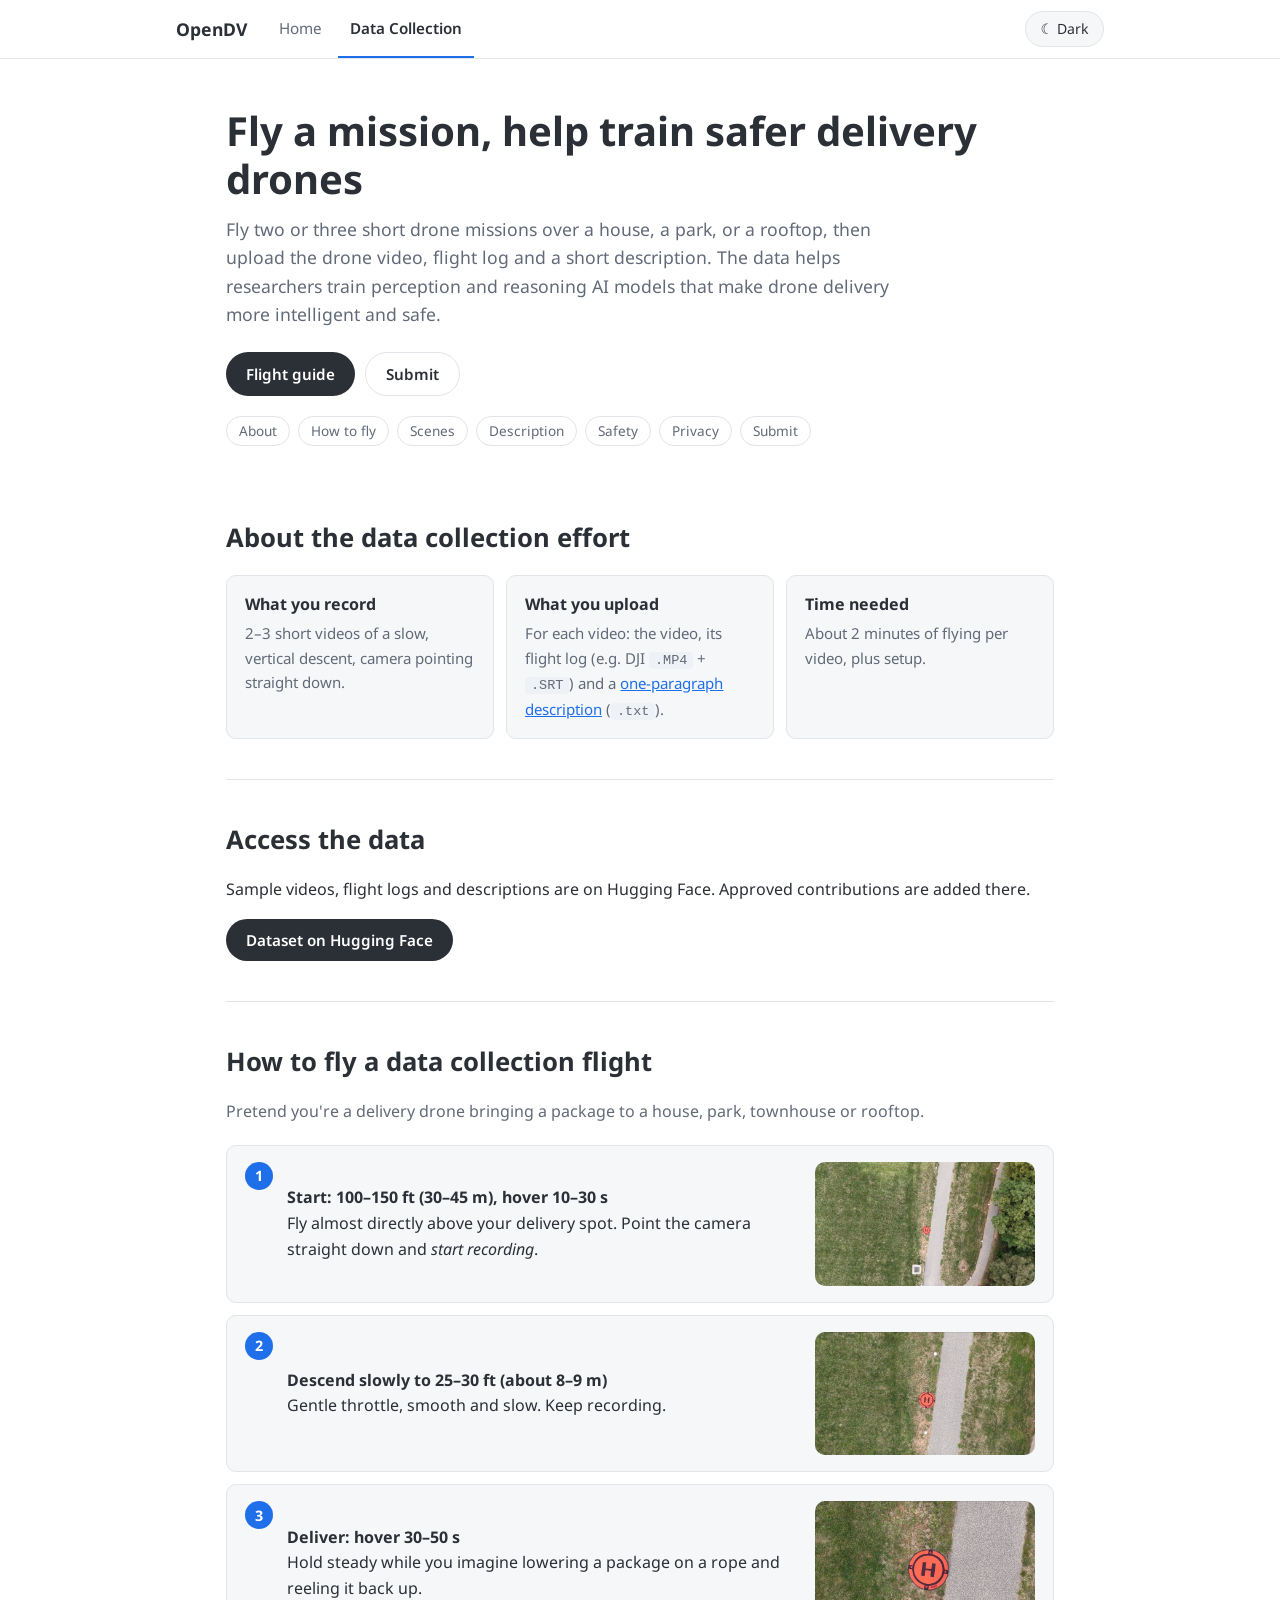
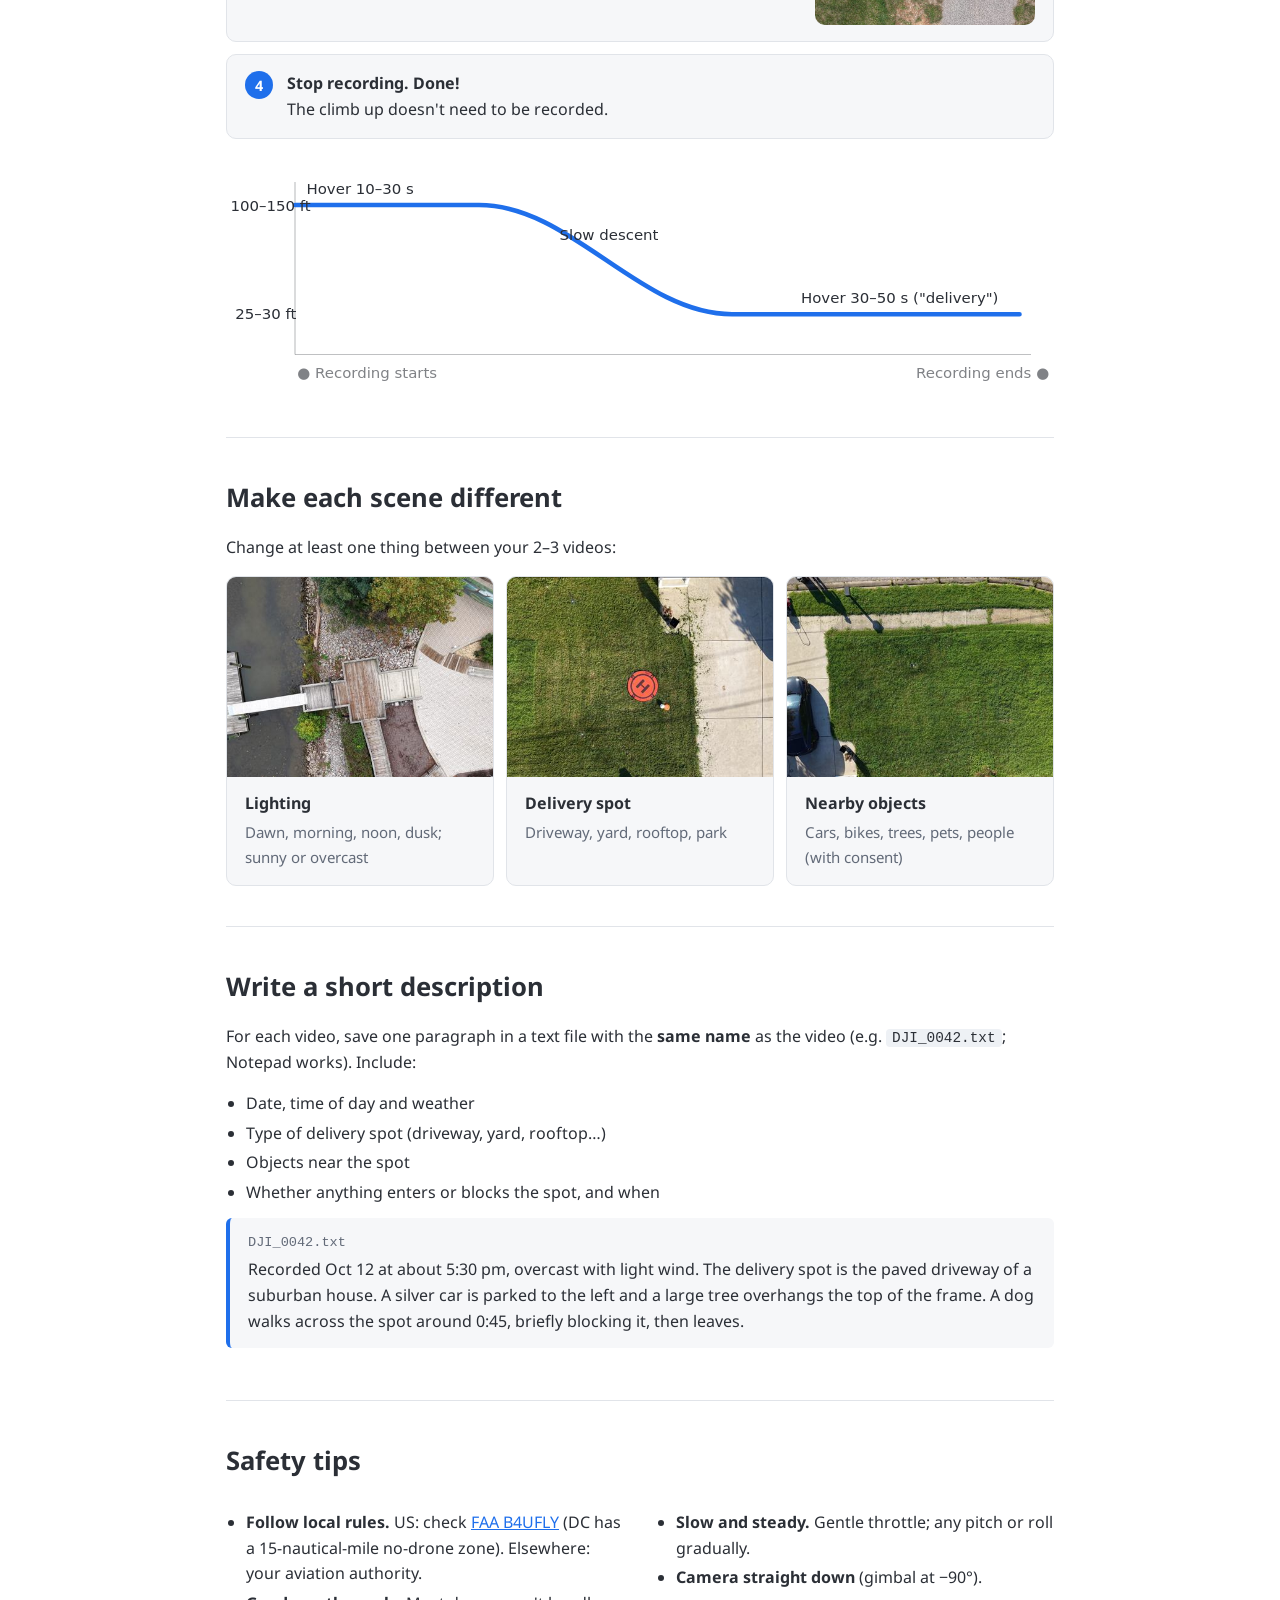
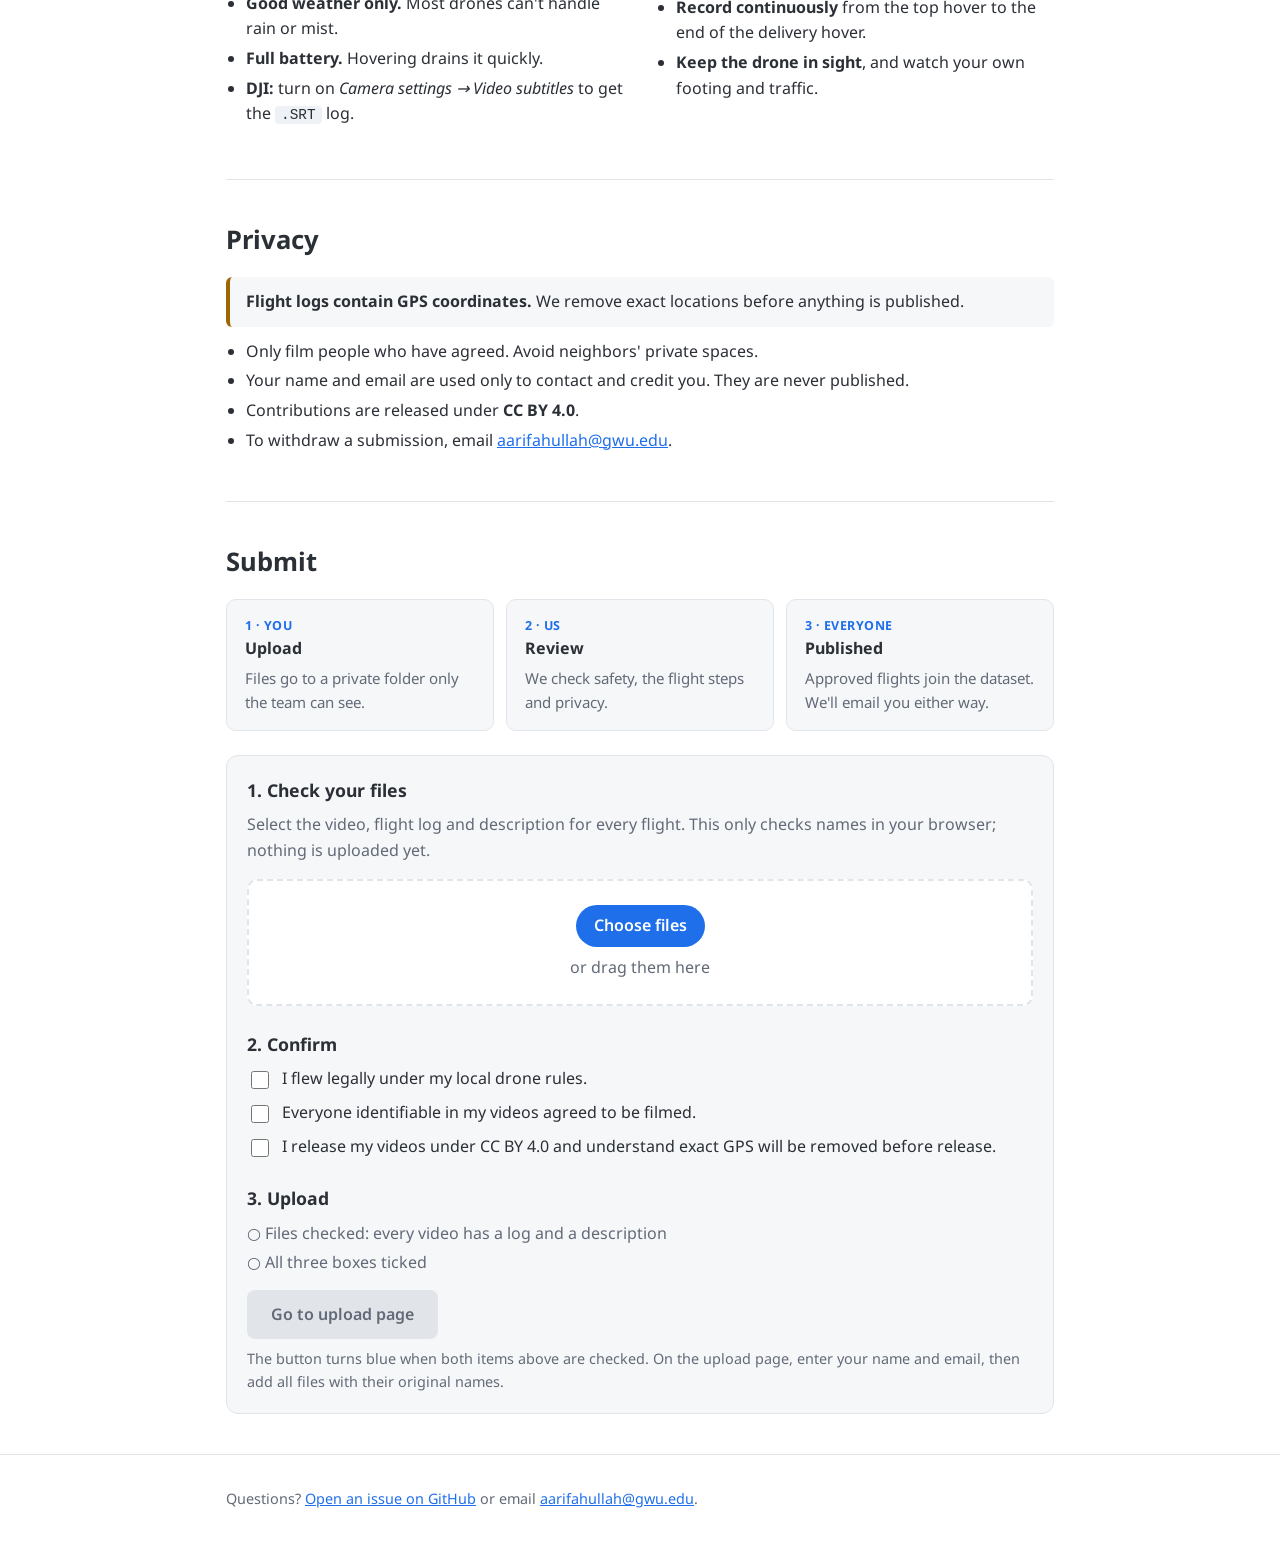
==== docs/collect.html @ e24f674c "Split site into OpenDV homepage and data collection page - New OpenVLA-style homepage with team, ove" ====
<!doctype html>
<html lang="en">
<head>
<meta charset="utf-8">
<meta name="viewport" content="width=device-width, initial-scale=1">
<title>Data Collection · OpenDV</title>
<meta name="description" content="Fly a short simulated drone delivery and contribute the video, flight log and description to OpenDV.">
<link rel="preconnect" href="https://fonts.googleapis.com">
<link rel="preconnect" href="https://fonts.gstatic.com" crossorigin>
<link href="https://fonts.googleapis.com/css2?family=Noto+Sans:wght@400;600;700&display=swap" rel="stylesheet">
<link rel="stylesheet" href="style.css">
<script>try { const t = localStorage.getItem("theme"); if (t) document.documentElement.dataset.theme = t; } catch (e) {}</script>
<style>
  .hero { padding: 48px 0 32px; }
  .hero h1 { font-size: clamp(1.8rem, 4.5vw, 2.5rem); line-height: 1.2; margin: 0 0 12px; }
  .hero p { color: var(--muted); font-size: 1.1rem; margin: 0; max-width: 680px; }
  .hero .pills { justify-content: flex-start; }
  .jump { display: flex; flex-wrap: wrap; gap: 8px; margin-top: 20px; }
  .jump a { font-size: .85rem; color: var(--muted); text-decoration: none; border: 1px solid var(--border);
    border-radius: 999px; padding: 3px 12px; }
  .jump a:hover { color: var(--text); border-color: var(--accent); }

  .steps { list-style: none; padding: 0; margin: 20px 0; display: grid; gap: 12px; counter-reset: s; }
  .steps li { background: var(--surface); border: 1px solid var(--border); border-radius: 10px;
    padding: 16px 18px 16px 60px; position: relative; counter-increment: s; }
  .steps li::before { content: counter(s); position: absolute; left: 18px; top: 16px; width: 28px; height: 28px;
    border-radius: 50%; background: var(--accent); color: #fff; font-weight: 700; display: grid; place-items: center; font-size: .9rem; }
  .steps strong { display: block; }
  .steps li.has-img { display: grid; grid-template-columns: 1fr 220px; gap: 16px; align-items: center; }
  @media (max-width: 620px) { .steps li.has-img { grid-template-columns: 1fr; } }
  .profile { width: 100%; height: auto; }

  .scene { padding: 0; overflow: hidden; }
  .scene .media { aspect-ratio: 4 / 3; border-radius: 0; }
  .scene .body { padding: 14px 18px 16px; }

  .example { border-left: 4px solid var(--accent); background: var(--surface); padding: 14px 18px; border-radius: 6px; margin: 12px 0; }
  .example .file { font-family: ui-monospace, monospace; font-size: .85rem; color: var(--muted); display: block; margin-bottom: 4px; }
  .note { border-left: 4px solid var(--warn); background: var(--surface); padding: 12px 16px; border-radius: 6px; margin: 12px 0; }
  .two { display: grid; grid-template-columns: repeat(auto-fit, minmax(300px, 1fr)); gap: 8px 32px; }

  .flow { display: grid; grid-template-columns: repeat(auto-fit, minmax(180px, 1fr)); gap: 12px; margin: 16px 0 24px; }
  .flow .n { font-size: .78rem; color: var(--accent); font-weight: 700; letter-spacing: .04em; text-transform: uppercase; }

  .panel { background: var(--surface); border: 1px solid var(--border); border-radius: 12px; padding: 20px; }
  .panel h3:first-child { margin-top: 0; }
  .drop { display: block; border: 2px dashed var(--border); border-radius: 10px; padding: 24px 16px; text-align: center;
    cursor: pointer; background: var(--bg); }
  .drop.over, .drop:hover { border-color: var(--accent); }
  .drop input { position: absolute; width: 1px; height: 1px; opacity: 0; }
  .drop:focus-within { outline: 3px solid var(--accent); outline-offset: 2px; }
  .drop .pick { display: inline-block; background: var(--accent); color: #fff; font-weight: 600;
    padding: 8px 18px; border-radius: 999px; margin-bottom: 8px; }
  table { width: 100%; border-collapse: collapse; margin-top: 14px; font-size: .9rem; }
  th, td { text-align: left; padding: 8px 6px; border-bottom: 1px solid var(--border); word-break: break-all; }
  .ok { color: var(--ok); font-weight: 600; } .bad { color: var(--bad); font-weight: 600; }
  label.check { display: flex; gap: 10px; align-items: flex-start; margin: 8px 0; }
  label.check input { margin-top: 5px; width: 18px; height: 18px; }
  .status { list-style: none; padding: 0; margin: 0 0 14px; }
  .status li { margin: 4px 0; color: var(--muted); }
  .status li::before { content: "○ "; }
  .status li.done { color: var(--ok); }
  .status li.done::before { content: "✓ "; }
  .upload { display: inline-block; background: var(--accent); color: #fff; padding: 12px 24px; border-radius: 8px;
    font-weight: 600; text-decoration: none; }
  .upload[aria-disabled="true"] { background: var(--border); color: var(--muted); pointer-events: none; }
</style>
</head>
<body>
<header class="topbar">
  <div class="wrap">
    <a class="brand" href="index.html">OpenDV</a>
    <a class="tab" href="index.html">Home</a>
    <a class="tab" href="collect.html" aria-current="page">Data Collection</a>
    <button class="theme-toggle" id="theme-toggle" type="button">◐ Theme</button>
  </div>
</header>

<main class="wrap narrow">
  <div class="hero">
    <h1>Fly a mission, help train safer delivery drones</h1>
    <p>Fly two or three short drone missions over a house, a park, or a rooftop, then upload the drone video, flight log and a short description. The data helps researchers train perception and reasoning AI models that make drone delivery more intelligent and safe.</p>
    <div class="pills">
      <a class="pill" href="#fly">Flight guide</a>
      <a class="pill outline" href="#submit">Submit</a>
    </div>
    <nav class="jump" aria-label="On this page">
      <a href="#about">About</a><a href="#fly">How to fly</a><a href="#diversity">Scenes</a>
      <a href="#describe">Description</a><a href="#safety">Safety</a><a href="#privacy">Privacy</a><a href="#submit">Submit</a>
    </nav>
  </div>

  <section id="about">
    <h2>About the data collection effort</h2>
    <div class="grid">
      <div class="card"><h4>What you record</h4><p>2–3 short videos of a slow, vertical descent, camera pointing straight down.</p></div>
      <div class="card"><h4>What you upload</h4><p>For each video: the video, its flight log (e.g. DJI <code>.MP4</code> + <code>.SRT</code>) and a <a href="#describe">one-paragraph description</a> (<code>.txt</code>).</p></div>
      <div class="card"><h4>Time needed</h4><p>About 2 minutes of flying per video, plus setup.</p></div>
    </div>
  </section>

  <section id="access">
    <h2>Access the data</h2>
    <p>Sample videos, flight logs and descriptions are on Hugging Face. Approved contributions are added there.</p>
    <a class="pill" data-link="dataset" href="#"><span class="label">Dataset on Hugging Face</span></a>
  </section>

  <section id="fly">
    <h2>How to fly a data collection flight</h2>
    <p class="muted">Pretend you're a delivery drone bringing a package to a house, park, townhouse or rooftop.</p>
    <ol class="steps">
      <li class="has-img"><div><strong>Start: 100–150 ft (30–45 m), hover 10–30 s</strong>
        Fly almost directly above your delivery spot. Point the camera straight down and <em>start recording</em>.</div>
        <div class="media"><img src="assets/step-1.jpg" alt="Top-down view from about 30 meters; the delivery spot is small in the frame"></div></li>
      <li class="has-img"><div><strong>Descend slowly to 25–30 ft (about 8–9 m)</strong>
        Gentle throttle, smooth and slow. Keep recording.</div>
        <div class="media"><img src="assets/step-2.jpg" alt="Mid-descent; the delivery spot grows larger in the frame"></div></li>
      <li class="has-img"><div><strong>Deliver: hover 30–50 s</strong>
        Hold steady while you imagine lowering a package on a rope and reeling it back up.</div>
        <div class="media"><img src="assets/step-3.jpg" alt="Close top-down view at delivery height"></div></li>
      <li><strong>Stop recording. Done!</strong>
        The climb up doesn't need to be recorded.</li>
    </ol>
    <svg class="profile" viewBox="0 0 720 200" role="img" aria-label="Flight profile: hover at 100 to 150 feet for 10 to 30 seconds, descend slowly, hover at 25 to 30 feet for 30 to 50 seconds">
      <line x1="60" y1="170" x2="700" y2="170" stroke="currentColor" stroke-opacity=".3"/>
      <line x1="60" y1="20" x2="60" y2="170" stroke="currentColor" stroke-opacity=".3"/>
      <path d="M60 40 H220 C300 40 360 135 440 135 H690" fill="none" stroke="var(--accent)" stroke-width="4" stroke-linecap="round"/>
      <g fill="currentColor" font-size="13" font-family="system-ui, sans-serif">
        <text x="70" y="30">Hover 10–30 s</text>
        <text x="290" y="70">Slow descent</text>
        <text x="500" y="125">Hover 30–50 s ("delivery")</text>
        <text x="4" y="45">100–150 ft</text>
        <text x="8" y="139">25–30 ft</text>
        <text x="62" y="190" fill-opacity=".6">● Recording starts</text>
        <text x="600" y="190" fill-opacity=".6">Recording ends ●</text>
      </g>
    </svg>
  </section>

  <section id="diversity">
    <h2>Make each scene different</h2>
    <p>Change at least one thing between your 2–3 videos:</p>
    <div class="grid" data-media-group>
      <div class="card scene"><div class="media"><img src="assets/scene-1.jpg" alt="Sample scene in midday light"></div>
        <div class="body"><h4>Lighting</h4><p>Dawn, morning, noon, dusk; sunny or overcast</p></div></div>
      <div class="card scene"><div class="media"><img src="assets/scene-2.jpg" alt="Sample scene with a different delivery spot"></div>
        <div class="body"><h4>Delivery spot</h4><p>Driveway, yard, rooftop, park</p></div></div>
      <div class="card scene"><div class="media"><img src="assets/scene-3.jpg" alt="Sample scene with objects near the delivery spot"></div>
        <div class="body"><h4>Nearby objects</h4><p>Cars, bikes, trees, pets, people (with consent)</p></div></div>
    </div>
  </section>

  <section id="describe">
    <h2>Write a short description</h2>
    <p>For each video, save one paragraph in a text file with the <strong>same name</strong> as the video (e.g. <code>DJI_0042.txt</code>; Notepad works). Include:</p>
    <ul class="tight">
      <li>Date, time of day and weather</li>
      <li>Type of delivery spot (driveway, yard, rooftop…)</li>
      <li>Objects near the spot</li>
      <li>Whether anything enters or blocks the spot, and when</li>
    </ul>
    <div class="example">
      <span class="file">DJI_0042.txt</span>
      Recorded Oct 12 at about 5:30 pm, overcast with light wind. The delivery spot is the paved driveway of a suburban house. A silver car is parked to the left and a large tree overhangs the top of the frame. A dog walks across the spot around 0:45, briefly blocking it, then leaves.
    </div>
  </section>

  <section id="safety">
    <h2>Safety tips</h2>
    <div class="two">
      <ul class="tight">
        <li><strong>Follow local rules.</strong> US: check <a href="https://www.faa.gov/uas/getting_started/b4ufly">FAA B4UFLY</a> (DC has a 15-nautical-mile no-drone zone). Elsewhere: your aviation authority.</li>
        <li><strong>Good weather only.</strong> Most drones can't handle rain or mist.</li>
        <li><strong>Full battery.</strong> Hovering drains it quickly.</li>
        <li><strong>DJI:</strong> turn on <em>Camera settings → Video subtitles</em> to get the <code>.SRT</code> log.</li>
      </ul>
      <ul class="tight">
        <li><strong>Slow and steady.</strong> Gentle throttle; any pitch or roll gradually.</li>
        <li><strong>Camera straight down</strong> (gimbal at −90°).</li>
        <li><strong>Record continuously</strong> from the top hover to the end of the delivery hover.</li>
        <li><strong>Keep the drone in sight</strong>, and watch your own footing and traffic.</li>
      </ul>
    </div>
  </section>

  <section id="privacy">
    <h2>Privacy</h2>
    <div class="note"><strong>Flight logs contain GPS coordinates.</strong> We remove exact locations before anything is published.</div>
    <ul class="tight">
      <li>Only film people who have agreed. Avoid neighbors' private spaces.</li>
      <li>Your name and email are used only to contact and credit you. They are never published.</li>
      <li>Contributions are released under <strong>CC BY 4.0</strong>.</li>
      <li>To withdraw a submission, email <a href="mailto:aarifahullah@gwu.edu">aarifahullah@gwu.edu</a>.</li>
    </ul>
  </section>

  <section id="submit">
    <h2>Submit</h2>
    <div class="flow">
      <div class="card"><div class="n">1 · You</div><h4>Upload</h4><p>Files go to a private folder only the team can see.</p></div>
      <div class="card"><div class="n">2 · Us</div><h4>Review</h4><p>We check safety, the flight steps and privacy.</p></div>
      <div class="card"><div class="n">3 · Everyone</div><h4>Published</h4><p>Approved flights join the dataset. We'll email you either way.</p></div>
    </div>

    <div class="panel">
      <h3>1. Check your files</h3>
      <p class="muted" style="margin-top:0">Select the video, flight log and description for every flight. This only checks names in your browser; nothing is uploaded yet.</p>
      <label class="drop" id="drop">
        <input type="file" id="files" multiple accept=".mp4,.mov,.srt,.txt">
        <span class="pick">Choose files</span><br>
        <span class="muted">or drag them here</span>
      </label>
      <div id="result" aria-live="polite"></div>

      <h3>2. Confirm</h3>
      <label class="check"><input type="checkbox" class="agree"> I flew legally under my local drone rules.</label>
      <label class="check"><input type="checkbox" class="agree"> Everyone identifiable in my videos agreed to be filmed.</label>
      <label class="check"><input type="checkbox" class="agree"> I release my videos under CC BY 4.0 and understand exact GPS will be removed before release.</label>

      <h3>3. Upload</h3>
      <ul class="status">
        <li id="st-files">Files checked: every video has a log and a description</li>
        <li id="st-boxes">All three boxes ticked</li>
      </ul>
      <a class="upload" id="upload" target="_blank" rel="noopener" aria-disabled="true">Go to upload page</a>
      <p class="muted" id="hint" style="font-size:.9rem;margin:8px 0 0">The button turns blue when both items above are checked. On the upload page, enter your name and email, then add all files with their original names.</p>
    </div>
  </section>
</main>

<footer>
  <div class="wrap narrow">Questions? <a data-link="github" href="#">Open an issue on GitHub</a> or email <a href="mailto:aarifahullah@gwu.edu">aarifahullah@gwu.edu</a>.</div>
</footer>

<script src="site.js"></script>
<script>
  const VIDEO = /\.(mp4|mov)$/i, LOG = /\.srt$/i, DESC = /\.txt$/i;
  const input = document.getElementById("files"), drop = document.getElementById("drop");
  const result = document.getElementById("result"), btn = document.getElementById("upload");
  const hint = document.getElementById("hint"), boxes = [...document.querySelectorAll(".agree")];
  let filesOk = false;

  const stem = n => n.replace(/\.[^.]+$/, "").toLowerCase();
  const esc = s => s.replace(/[&<>"]/g, c => ({ "&": "&amp;", "<": "&lt;", ">": "&gt;", '"': "&quot;" }[c]));
  const mb = b => (b / 1048576).toFixed(0) + " MB";
  const cell = (f, label) => f ? esc(f.name) : `<span class="bad">Missing ${label}</span>`;

  function check(list) {
    const files = [...list];
    const byStem = new Map();
    const other = [];
    for (const f of files) {
      const kind = VIDEO.test(f.name) ? "video" : LOG.test(f.name) ? "log" : DESC.test(f.name) ? "desc" : null;
      if (!kind) { other.push(f); continue; }
      const k = stem(f.name);
      if (!byStem.has(k)) byStem.set(k, {});
      byStem.get(k)[kind] = f;
    }

    let rows = "", problems = 0, videos = 0;
    for (const g of byStem.values()) {
      if (g.video) videos++;
      const ok = g.video && g.log && g.desc;
      if (!ok) problems++;
      rows += `<tr><td>${g.video ? `${esc(g.video.name)} <span class="muted">(${mb(g.video.size)})</span>` : cell(null, "video")}</td>
        <td>${cell(g.log, "log")}</td><td>${cell(g.desc, "description")}</td>
        <td class="${ok ? "ok" : "bad"}">${ok ? "✓" : "✗"}</td></tr>`;
    }

    let msg;
    if (!videos) { msg = `<p class="bad">No video files found.</p>`; problems++; }
    else if (problems) msg = `<p class="bad">${problems} flight(s) are missing a file. Each video needs a <code>.SRT</code> log and a <code>.txt</code> description with the same name.</p>`;
    else msg = `<p class="ok">All ${videos} flight(s) have a video, log and description.</p>`;
    if (other.length) msg += `<p class="muted">Ignored: ${other.map(f => esc(f.name)).join(", ")}</p>`;

    result.innerHTML = msg + (rows ? `<table><thead><tr><th>Video</th><th>Flight log</th><th>Description</th><th></th></tr></thead><tbody>${rows}</tbody></table>` : "");
    filesOk = problems === 0;
    update();
  }

  function update() {
    const boxesOk = boxes.every(b => b.checked);
    document.getElementById("st-files").classList.toggle("done", filesOk);
    document.getElementById("st-boxes").classList.toggle("done", boxesOk);
    const ready = filesOk && boxesOk && !!LINKS.upload;
    btn.setAttribute("aria-disabled", String(!ready));
    if (ready) btn.href = LINKS.upload; else btn.removeAttribute("href");
    if (filesOk && boxesOk && !LINKS.upload) hint.textContent = "The upload link isn't available yet. Please check back soon.";
  }

  input.addEventListener("change", () => check(input.files));
  boxes.forEach(b => b.addEventListener("change", update));
  ["dragenter", "dragover"].forEach(e => drop.addEventListener(e, ev => { ev.preventDefault(); drop.classList.add("over"); }));
  ["dragleave", "drop"].forEach(e => drop.addEventListener(e, ev => { ev.preventDefault(); drop.classList.remove("over"); }));
  drop.addEventListener("drop", ev => check(ev.dataTransfer.files));
</script>
</body>
</html>
---- docs/style.css ----
/* Shared styles for the OpenDV site (home + data collection). */
:root {
  --bg: #ffffff; --surface: #f6f7f9; --text: #2b2f36; --muted: #626a78;
  --border: #e1e4e9; --accent: #1f6feb; --pill: #2b2f36; --pill-text: #ffffff;
  --ok: #1a7f37; --warn: #9a6700; --bad: #cf222e; --code: #eef1f5;
}
@media (prefers-color-scheme: dark) {
  :root:not([data-theme="light"]) {
    --bg: #0f1216; --surface: #171b21; --text: #e6e9ee; --muted: #9aa3b2;
    --border: #2a313b; --accent: #4c8dff; --pill: #e6e9ee; --pill-text: #0f1216;
    --ok: #3fb950; --warn: #d29922; --bad: #f85149; --code: #212730;
  }
}
:root[data-theme="dark"] {
  --bg: #0f1216; --surface: #171b21; --text: #e6e9ee; --muted: #9aa3b2;
  --border: #2a313b; --accent: #4c8dff; --pill: #e6e9ee; --pill-text: #0f1216;
  --ok: #3fb950; --warn: #d29922; --bad: #f85149; --code: #212730;
}

* { box-sizing: border-box; }
body { margin: 0; background: var(--bg); color: var(--text);
  font: 16px/1.6 "Noto Sans", system-ui, -apple-system, "Segoe UI", Roboto, sans-serif; }
a { color: var(--accent); }
.wrap { max-width: 960px; margin: 0 auto; padding: 0 16px; }
.wrap.narrow { max-width: 860px; }
.muted { color: var(--muted); }
code { background: var(--code); padding: 1px 6px; border-radius: 4px; font-size: .9em; }
:focus-visible { outline: 3px solid var(--accent); outline-offset: 2px; }

/* Top bar with tabs */
.topbar { border-bottom: 1px solid var(--border); position: sticky; top: 0; background: var(--bg); z-index: 10; }
.topbar .wrap { display: flex; align-items: center; gap: 4px; min-height: 56px; flex-wrap: wrap; }
.brand { font-weight: 700; font-size: 1.1rem; color: var(--text); text-decoration: none; margin-right: 16px; }
.tab { color: var(--muted); text-decoration: none; padding: 16px 12px; border-bottom: 2px solid transparent; font-size: .95rem; }
.tab:hover { color: var(--text); }
.tab[aria-current="page"] { color: var(--text); border-bottom-color: var(--accent); font-weight: 600; }
.theme-toggle { margin-left: auto; background: var(--surface); color: var(--text); border: 1px solid var(--border);
  border-radius: 999px; padding: 6px 14px; font: inherit; font-size: .88rem; cursor: pointer; }
.theme-toggle:hover { border-color: var(--accent); }

/* Pill buttons (OpenVLA-style link row) */
.pills { display: flex; gap: 10px; flex-wrap: wrap; justify-content: center; margin: 24px 0 8px; }
.pill { display: inline-flex; align-items: center; gap: 8px; background: var(--pill); color: var(--pill-text);
  padding: 9px 20px; border-radius: 999px; text-decoration: none; font-weight: 600; font-size: .95rem; border: 0; }
.pill svg { width: 18px; height: 18px; }
.pill.soon, .pill[aria-disabled="true"] { opacity: .45; pointer-events: none; }
.pill.outline { background: transparent; color: var(--text); border: 1px solid var(--border); }

/* Sections */
section { padding: 40px 0; scroll-margin-top: 56px; }
section + section { border-top: 1px solid var(--border); }
h2 { font-size: 1.6rem; margin: 0 0 16px; }
.center { text-align: center; }
h3 { font-size: 1.1rem; margin: 24px 0 8px; }
.grid { display: grid; grid-template-columns: repeat(auto-fit, minmax(230px, 1fr)); gap: 12px; }
.card { background: var(--surface); border: 1px solid var(--border); border-radius: 10px; padding: 16px 18px; }
.card h4 { margin: 0 0 4px; font-size: 1rem; }
.card p { margin: 0; color: var(--muted); font-size: .94rem; }
ul.tight { padding-left: 20px; margin: 8px 0; }
ul.tight li { margin: 4px 0; }

/* Media; missing files are hidden or shown as "coming soon" by site.js */
.media { position: relative; border-radius: 10px; overflow: hidden; background: var(--code); aspect-ratio: 16 / 9; }
.media img, .media video { width: 100%; height: 100%; object-fit: cover; display: block; }
.media.soon img, .media.soon video { visibility: hidden; }
.media.soon::after { content: "Video coming soon"; position: absolute; inset: 0; display: grid; place-items: center;
  color: var(--muted); font-size: .9rem; }
figure { margin: 0; }
figcaption { color: var(--muted); font-size: .9rem; margin-top: 8px; }

footer { padding: 32px 0 48px; color: var(--muted); font-size: .9rem; border-top: 1px solid var(--border); }
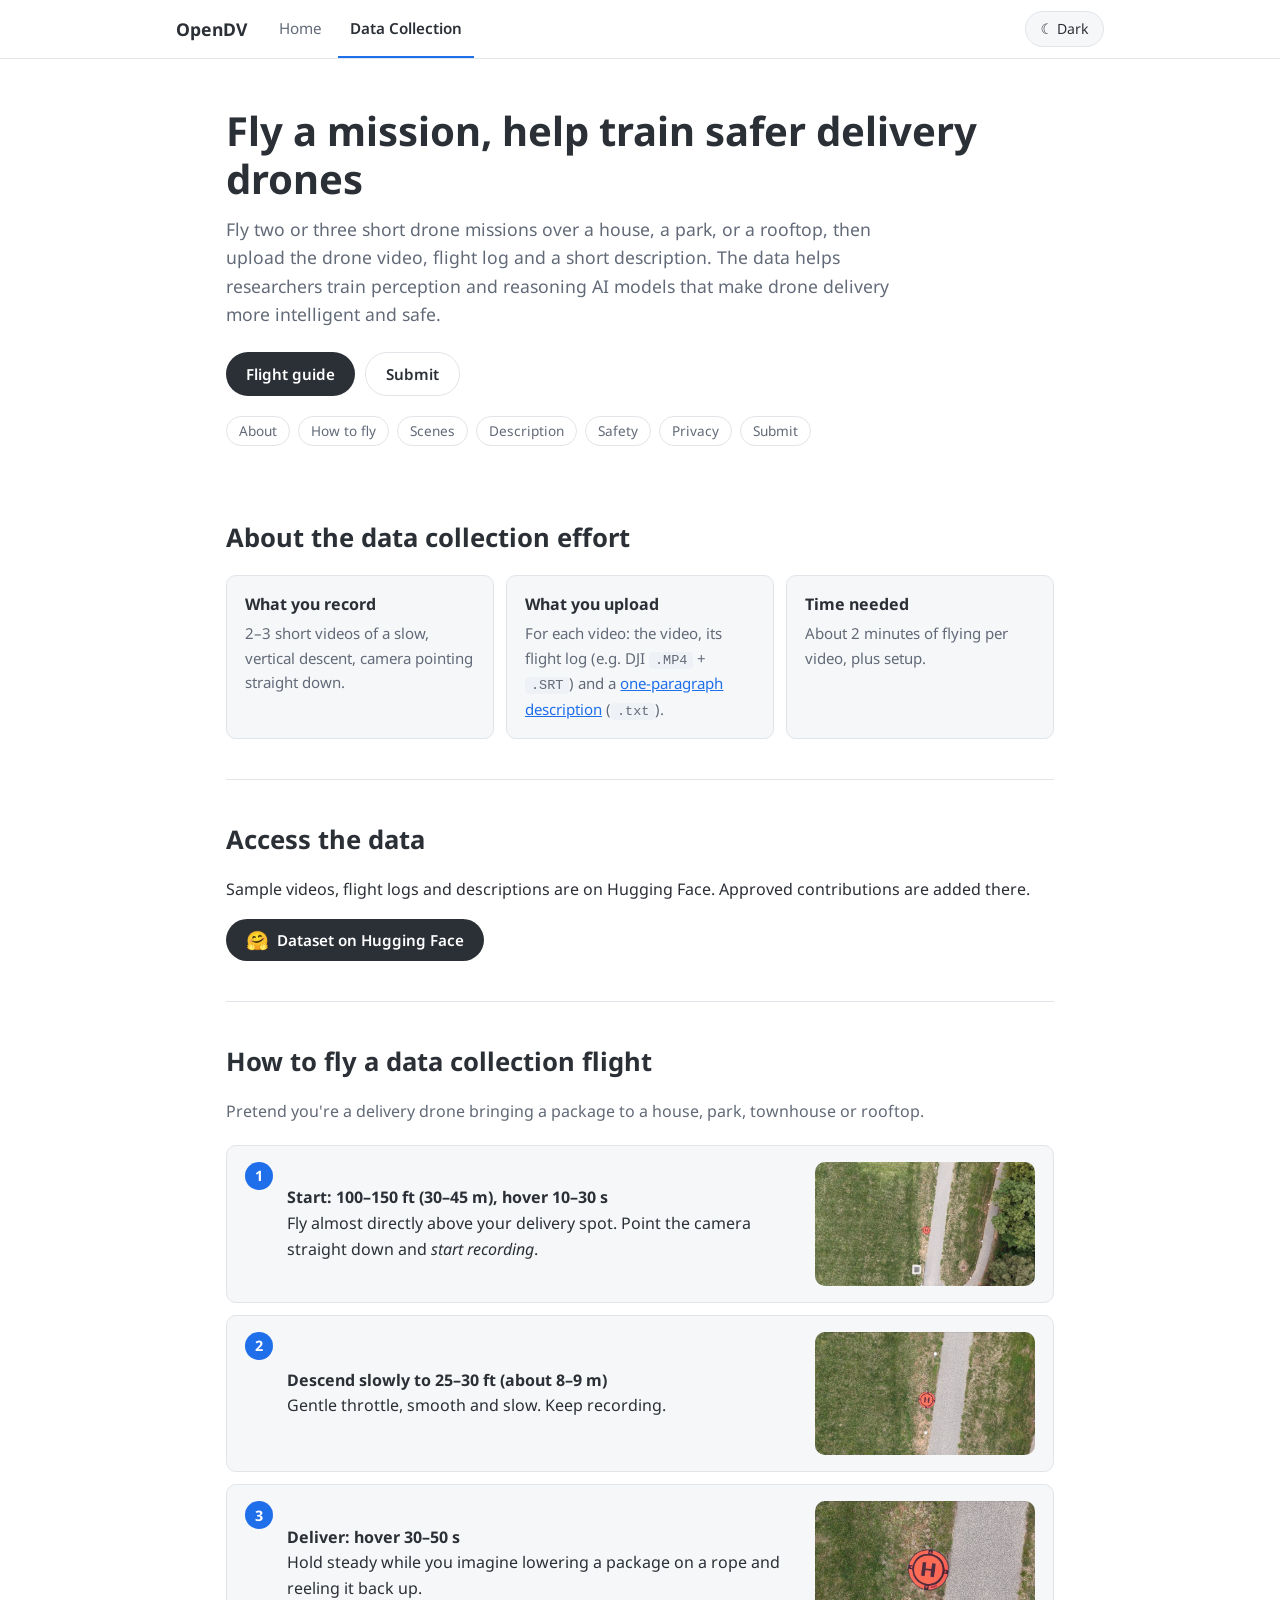
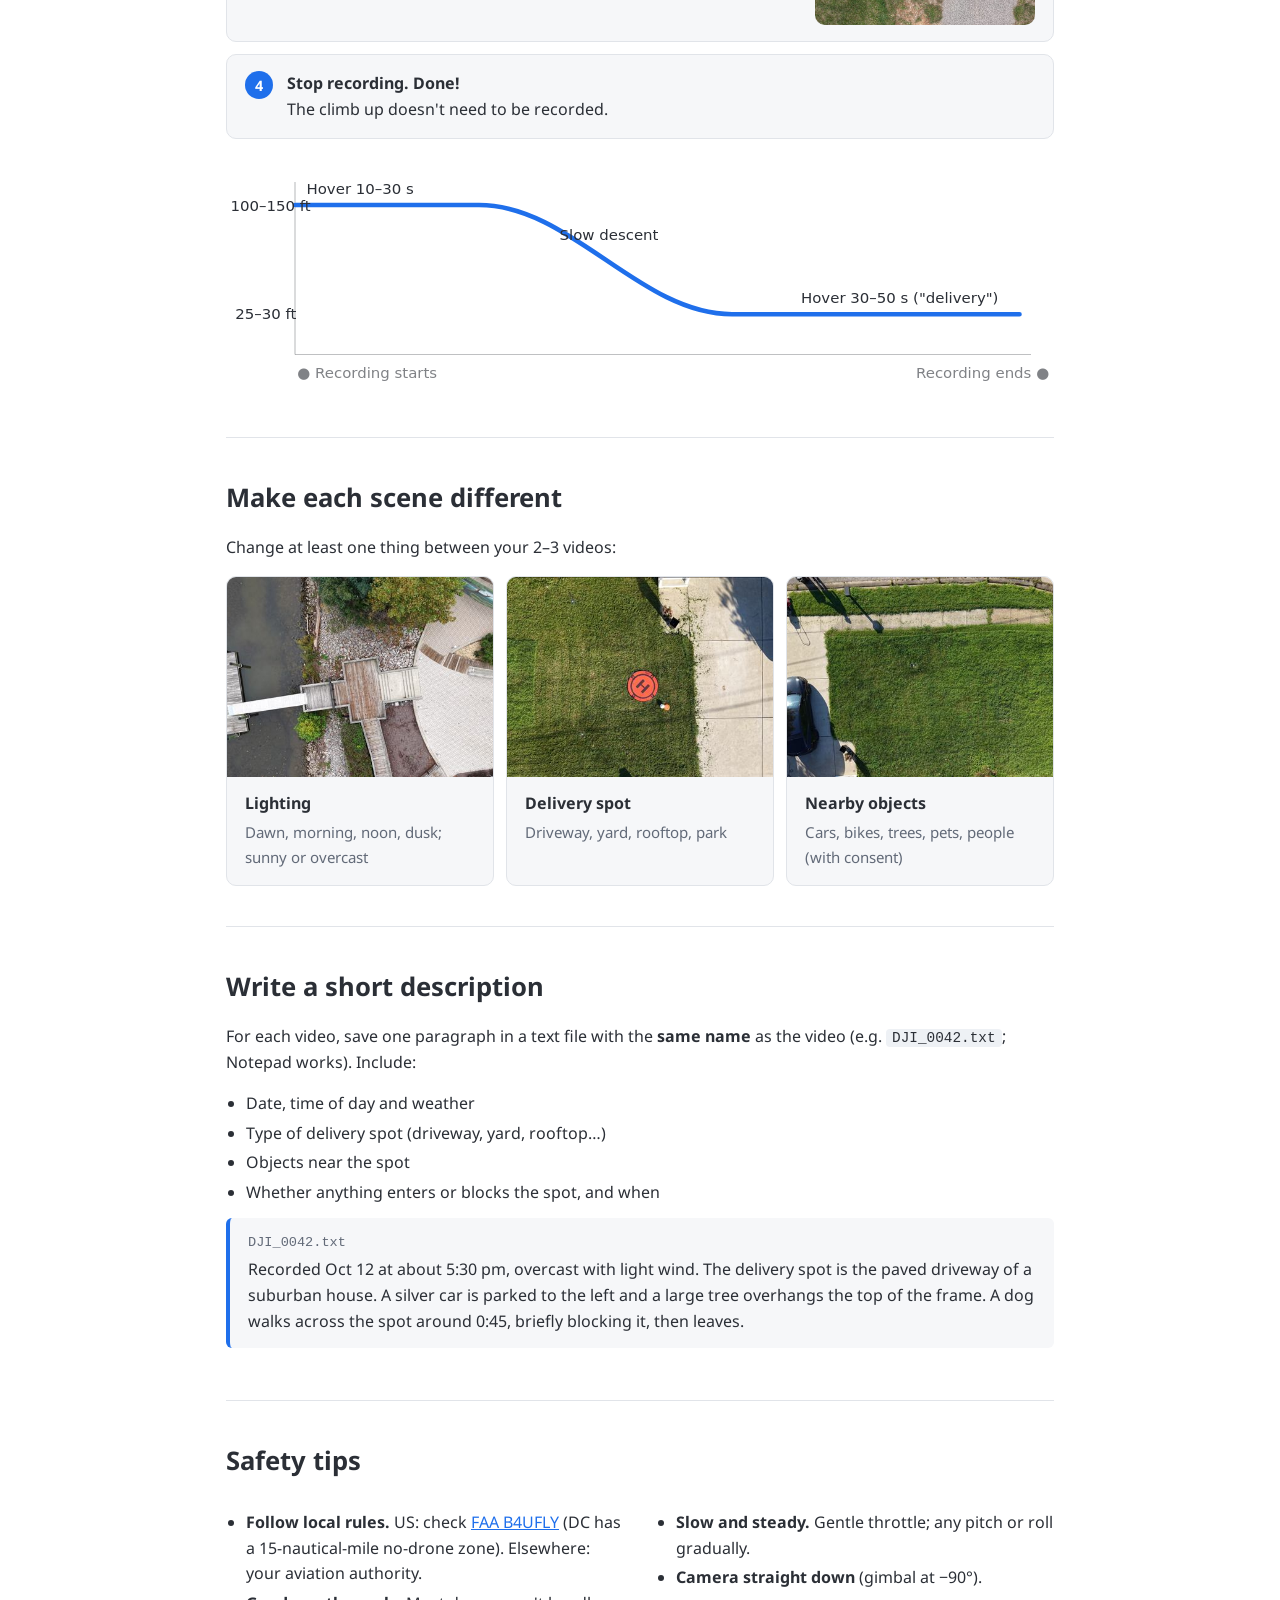
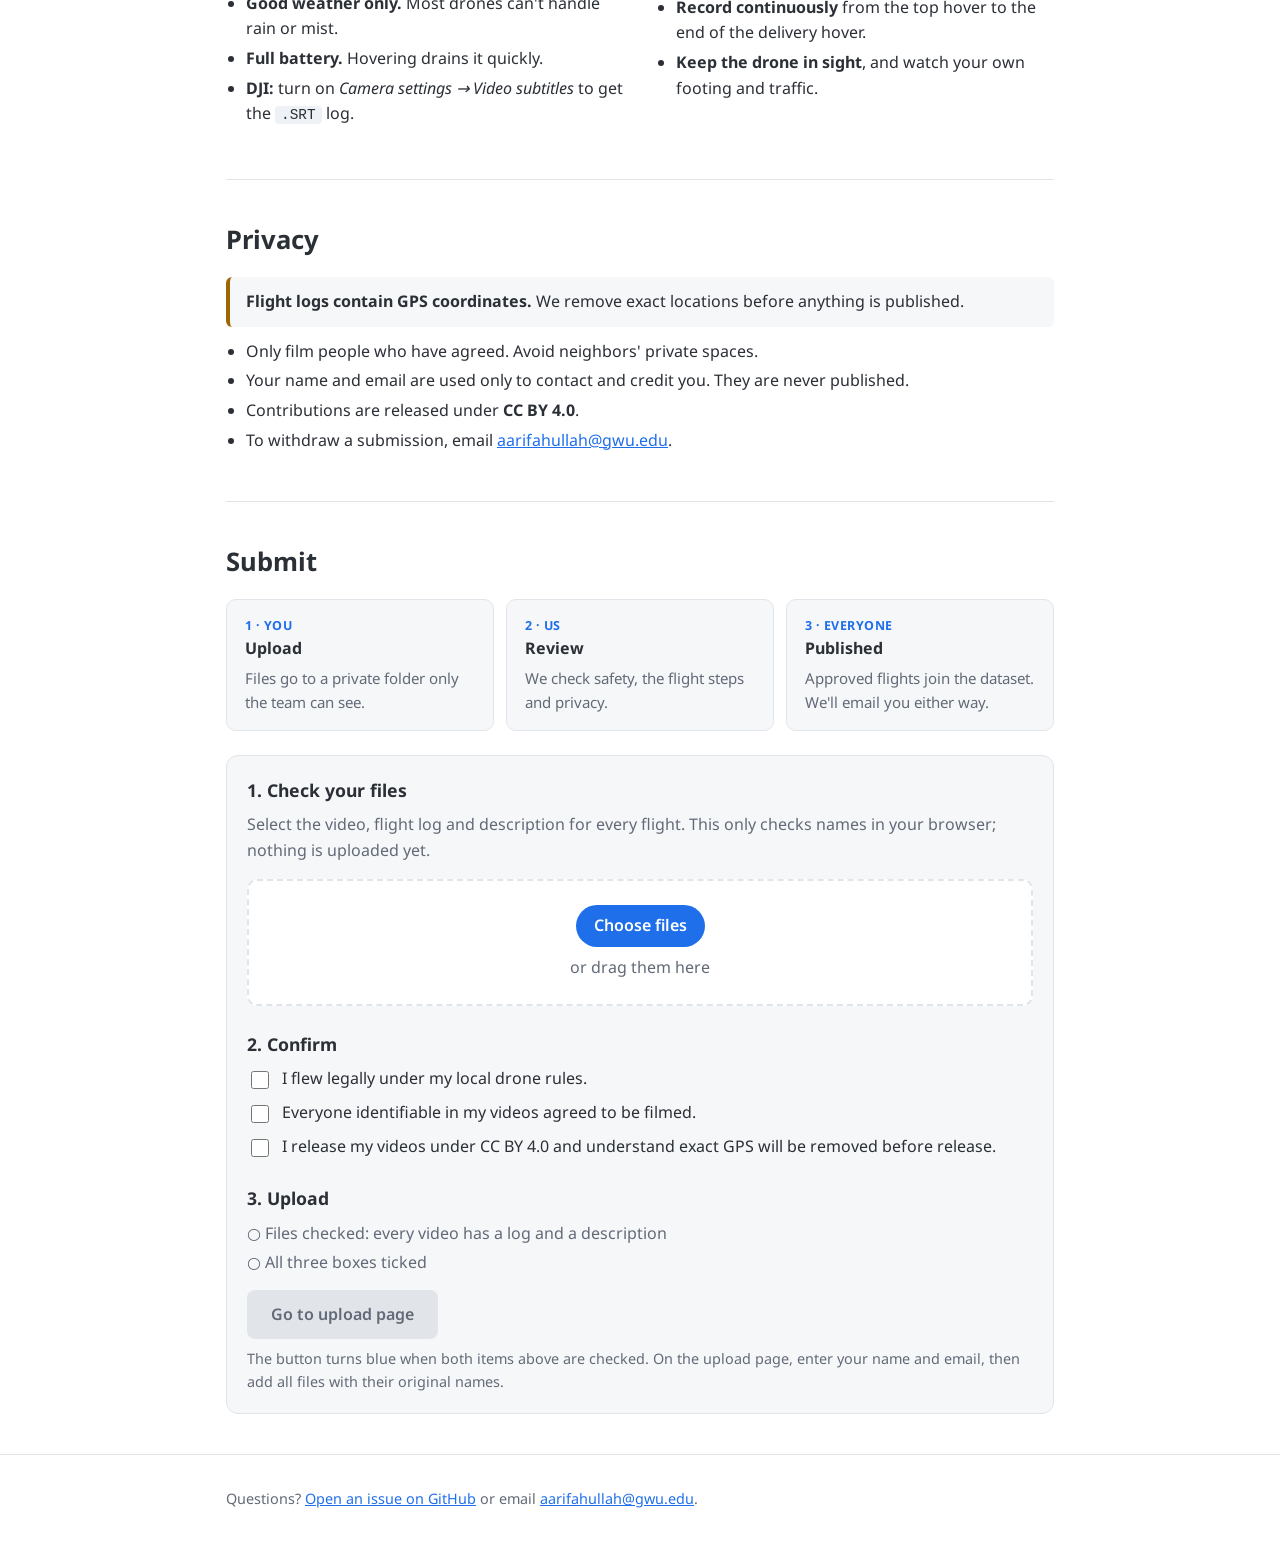
==== commit 81a030f5: "Use Hugging Face logo for dataset links and fix sample video check - Replace the database icon with " ====
--- a/docs/collect.html
+++ b/docs/collect.html
@@ -102,7 +102,7 @@
   <section id="access">
     <h2>Access the data</h2>
     <p>Sample videos, flight logs and descriptions are on Hugging Face. Approved contributions are added there.</p>
-    <a class="pill" data-link="dataset" href="#"><span class="label">Dataset on Hugging Face</span></a>
+    <a class="pill" data-link="dataset" href="#"><span class="hf" aria-hidden="true">🤗</span><span class="label">Dataset on Hugging Face</span></a>
   </section>
 
   <section id="fly">
--- a/docs/style.css
+++ b/docs/style.css
@@ -43,6 +43,7 @@
 .pill { display: inline-flex; align-items: center; gap: 8px; background: var(--pill); color: var(--pill-text);
   padding: 9px 20px; border-radius: 999px; text-decoration: none; font-weight: 600; font-size: .95rem; border: 0; }
 .pill svg { width: 18px; height: 18px; }
+.pill .hf { font-size: 1.15rem; line-height: 1; }
 .pill.soon, .pill[aria-disabled="true"] { opacity: .45; pointer-events: none; }
 .pill.outline { background: transparent; color: var(--text); border: 1px solid var(--border); }
 
